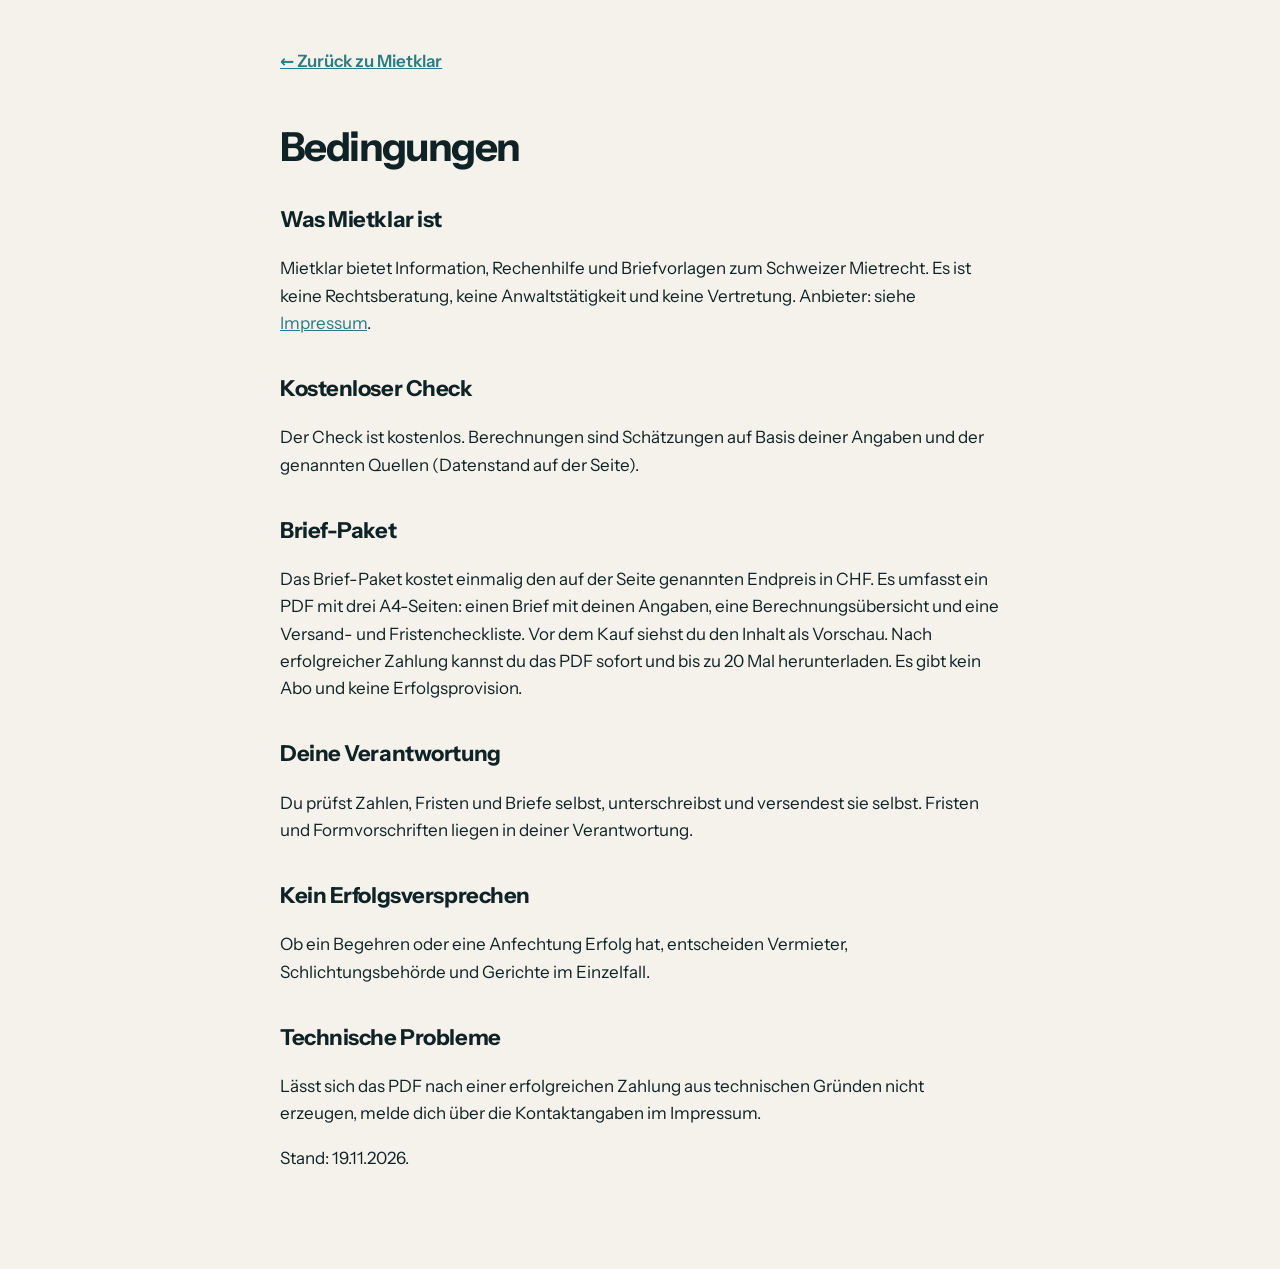
==== bedingungen.html @ a00e0dbb "Mietklar: Landingpage, Mietzins-Check und Brief-Paket (Sandbox) Öffentliche Vorschau über GitHub Pag" ====
<!doctype html><html lang="de-CH"><head><meta charset="utf-8"><meta name="viewport" content="width=device-width, initial-scale=1"><meta name="robots" content="noindex"><title>Bedingungen | Mietklar</title><style>@font-face{font-family:'Instrument Sans';font-style:normal;font-display:swap;font-weight:400;src:url(vendor/fonts/instrument-sans-latin-400-normal.woff2) format('woff2');unicode-range:U+0000-00FF,U+0131,U+0152-0153,U+02BB-02BC,U+02C6,U+02DA,U+02DC,U+0304,U+0308,U+0329,U+2000-206F,U+20AC,U+2122,U+2191,U+2193,U+2212,U+2215,U+FEFF,U+FFFD}
@font-face{font-family:'Instrument Sans';font-style:normal;font-display:swap;font-weight:400;src:url(vendor/fonts/instrument-sans-latin-ext-400-normal.woff2) format('woff2');unicode-range:U+0100-02BA,U+02BD-02C5,U+02C7-02CC,U+02CE-02D7,U+02DD-02FF,U+0304,U+0308,U+0329,U+1D00-1DBF,U+1E00-1E9F,U+1EF2-1EFF,U+2020,U+20A0-20AB,U+20AD-20C0,U+2113,U+2C60-2C7F,U+A720-A7FF}
@font-face{font-family:'Instrument Sans';font-style:normal;font-display:swap;font-weight:500;src:url(vendor/fonts/instrument-sans-latin-500-normal.woff2) format('woff2');unicode-range:U+0000-00FF,U+0131,U+0152-0153,U+02BB-02BC,U+02C6,U+02DA,U+02DC,U+0304,U+0308,U+0329,U+2000-206F,U+20AC,U+2122,U+2191,U+2193,U+2212,U+2215,U+FEFF,U+FFFD}
@font-face{font-family:'Instrument Sans';font-style:normal;font-display:swap;font-weight:500;src:url(vendor/fonts/instrument-sans-latin-ext-500-normal.woff2) format('woff2');unicode-range:U+0100-02BA,U+02BD-02C5,U+02C7-02CC,U+02CE-02D7,U+02DD-02FF,U+0304,U+0308,U+0329,U+1D00-1DBF,U+1E00-1E9F,U+1EF2-1EFF,U+2020,U+20A0-20AB,U+20AD-20C0,U+2113,U+2C60-2C7F,U+A720-A7FF}
@font-face{font-family:'Instrument Sans';font-style:normal;font-display:swap;font-weight:600;src:url(vendor/fonts/instrument-sans-latin-600-normal.woff2) format('woff2');unicode-range:U+0000-00FF,U+0131,U+0152-0153,U+02BB-02BC,U+02C6,U+02DA,U+02DC,U+0304,U+0308,U+0329,U+2000-206F,U+20AC,U+2122,U+2191,U+2193,U+2212,U+2215,U+FEFF,U+FFFD}
@font-face{font-family:'Instrument Sans';font-style:normal;font-display:swap;font-weight:600;src:url(vendor/fonts/instrument-sans-latin-ext-600-normal.woff2) format('woff2');unicode-range:U+0100-02BA,U+02BD-02C5,U+02C7-02CC,U+02CE-02D7,U+02DD-02FF,U+0304,U+0308,U+0329,U+1D00-1DBF,U+1E00-1E9F,U+1EF2-1EFF,U+2020,U+20A0-20AB,U+20AD-20C0,U+2113,U+2C60-2C7F,U+A720-A7FF}
@font-face{font-family:'Instrument Sans';font-style:normal;font-display:swap;font-weight:700;src:url(vendor/fonts/instrument-sans-latin-700-normal.woff2) format('woff2');unicode-range:U+0000-00FF,U+0131,U+0152-0153,U+02BB-02BC,U+02C6,U+02DA,U+02DC,U+0304,U+0308,U+0329,U+2000-206F,U+20AC,U+2122,U+2191,U+2193,U+2212,U+2215,U+FEFF,U+FFFD}
@font-face{font-family:'Instrument Sans';font-style:normal;font-display:swap;font-weight:700;src:url(vendor/fonts/instrument-sans-latin-ext-700-normal.woff2) format('woff2');unicode-range:U+0100-02BA,U+02BD-02C5,U+02C7-02CC,U+02CE-02D7,U+02DD-02FF,U+0304,U+0308,U+0329,U+1D00-1DBF,U+1E00-1E9F,U+1EF2-1EFF,U+2020,U+20A0-20AB,U+20AD-20C0,U+2113,U+2C60-2C7F,U+A720-A7FF}
body{margin:0;background:#F5F2EC;color:#0F2226;font:17px/1.6 'Instrument Sans',system-ui,sans-serif}main{max-width:720px;margin:0 auto;padding:48px 20px 80px}h1{font-size:40px;letter-spacing:-.04em;line-height:1.05}h2{font-size:22px;margin-top:34px;letter-spacing:-.02em}a{color:#2D7A80}.ph{background:rgba(240,160,115,.3);padding:0 4px;border-radius:4px}.warn{padding:14px 18px;border-radius:14px;background:#FBE4D5;color:#6E3A1B;font-weight:600;margin:18px 0}.back{display:inline-block;margin-bottom:24px;font-weight:600}</style></head><body><main><a class="back" href="index.html">← Zurück zu Mietklar</a><h1>Bedingungen</h1><h2>Was Mietklar ist</h2><p>Mietklar bietet Information, Rechenhilfe und Briefvorlagen zum Schweizer Mietrecht. Es ist keine Rechtsberatung, keine Anwaltstätigkeit und keine Vertretung. Anbieter: siehe <a href="impressum.html">Impressum</a>.</p>
<h2>Kostenloser Check</h2><p>Der Check ist kostenlos. Berechnungen sind Schätzungen auf Basis deiner Angaben und der genannten Quellen (Datenstand auf der Seite).</p>
<h2>Brief-Paket</h2><p>Das Brief-Paket kostet einmalig den auf der Seite genannten Endpreis in CHF. Es umfasst ein PDF mit drei A4-Seiten: einen Brief mit deinen Angaben, eine Berechnungsübersicht und eine Versand- und Fristencheckliste. Vor dem Kauf siehst du den Inhalt als Vorschau. Nach erfolgreicher Zahlung kannst du das PDF sofort und bis zu 20 Mal herunterladen. Es gibt kein Abo und keine Erfolgsprovision.</p>
<h2>Deine Verantwortung</h2><p>Du prüfst Zahlen, Fristen und Briefe selbst, unterschreibst und versendest sie selbst. Fristen und Formvorschriften liegen in deiner Verantwortung.</p>
<h2>Kein Erfolgsversprechen</h2><p>Ob ein Begehren oder eine Anfechtung Erfolg hat, entscheiden Vermieter, Schlichtungsbehörde und Gerichte im Einzelfall.</p>
<h2>Technische Probleme</h2><p>Lässt sich das PDF nach einer erfolgreichen Zahlung aus technischen Gründen nicht erzeugen, melde dich über die Kontaktangaben im Impressum.</p><p>Stand: 19.11.2026.</p></main></body></html>
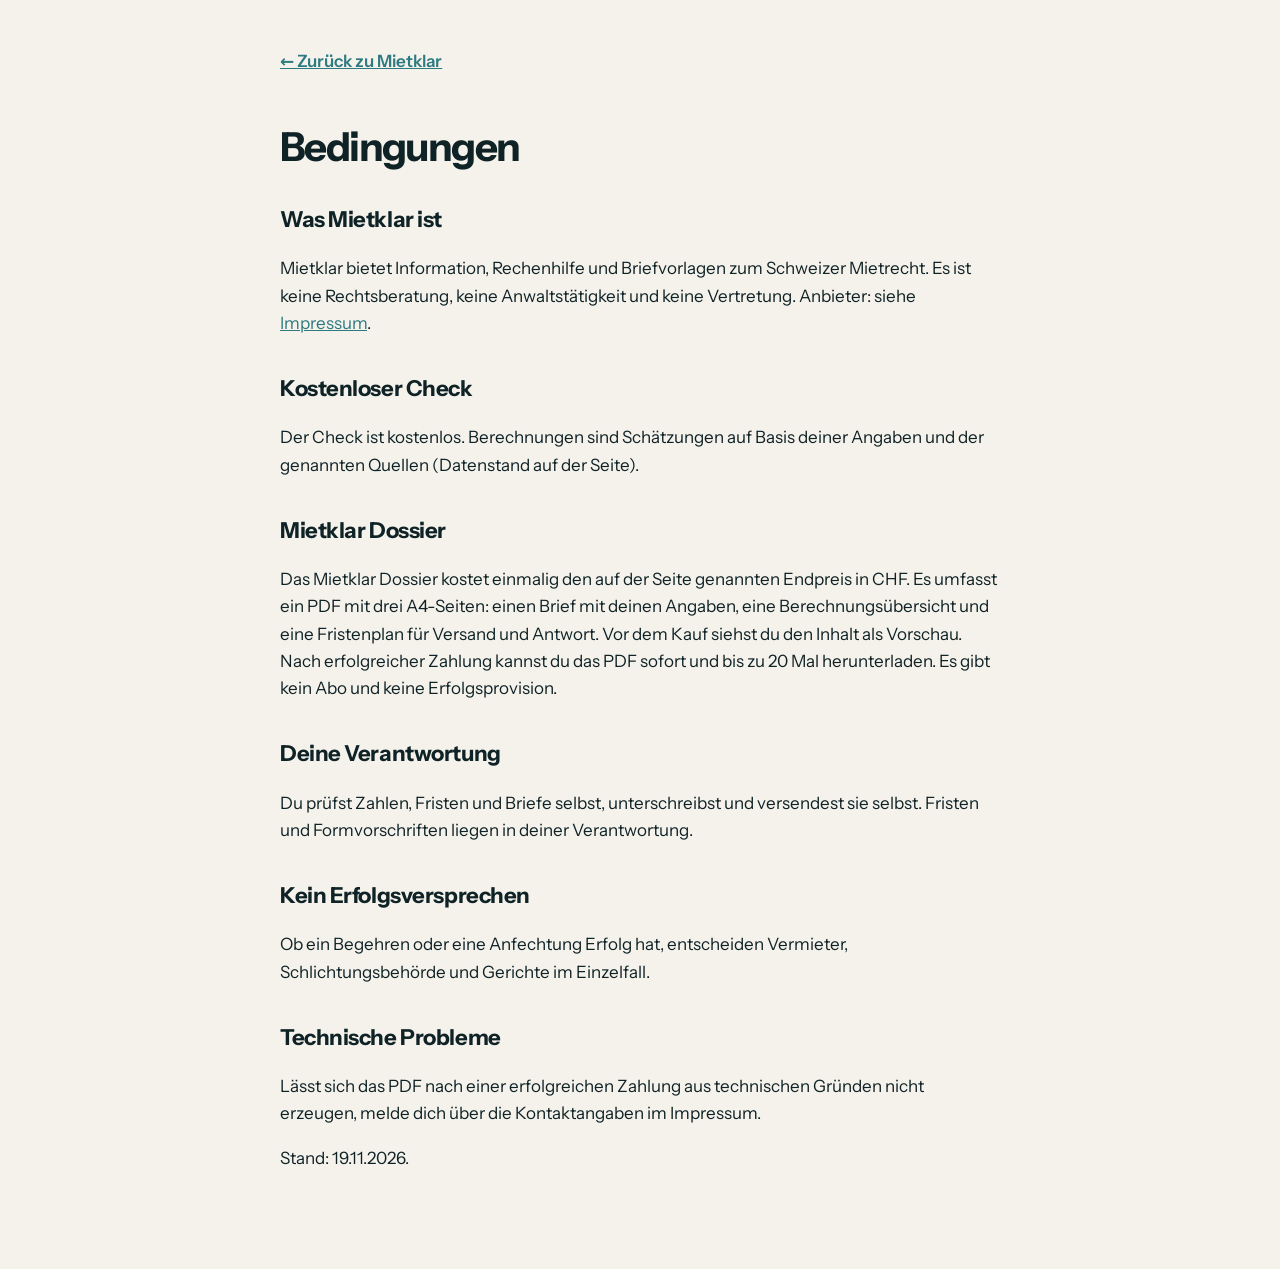
==== commit 506bb524: "Brief-Paket heisst jetzt Mietklar Dossier, Angebot hochwertiger gestaltet Co-Authored-By: Claude Opu" ====
--- a/bedingungen.html
+++ b/bedingungen.html
@@ -8,7 +8,7 @@
 @font-face{font-family:'Instrument Sans';font-style:normal;font-display:swap;font-weight:700;src:url(vendor/fonts/instrument-sans-latin-ext-700-normal.woff2) format('woff2');unicode-range:U+0100-02BA,U+02BD-02C5,U+02C7-02CC,U+02CE-02D7,U+02DD-02FF,U+0304,U+0308,U+0329,U+1D00-1DBF,U+1E00-1E9F,U+1EF2-1EFF,U+2020,U+20A0-20AB,U+20AD-20C0,U+2113,U+2C60-2C7F,U+A720-A7FF}
 body{margin:0;background:#F5F2EC;color:#0F2226;font:17px/1.6 'Instrument Sans',system-ui,sans-serif}main{max-width:720px;margin:0 auto;padding:48px 20px 80px}h1{font-size:40px;letter-spacing:-.04em;line-height:1.05}h2{font-size:22px;margin-top:34px;letter-spacing:-.02em}a{color:#2D7A80}.ph{background:rgba(240,160,115,.3);padding:0 4px;border-radius:4px}.warn{padding:14px 18px;border-radius:14px;background:#FBE4D5;color:#6E3A1B;font-weight:600;margin:18px 0}.back{display:inline-block;margin-bottom:24px;font-weight:600}</style></head><body><main><a class="back" href="index.html">← Zurück zu Mietklar</a><h1>Bedingungen</h1><h2>Was Mietklar ist</h2><p>Mietklar bietet Information, Rechenhilfe und Briefvorlagen zum Schweizer Mietrecht. Es ist keine Rechtsberatung, keine Anwaltstätigkeit und keine Vertretung. Anbieter: siehe <a href="impressum.html">Impressum</a>.</p>
 <h2>Kostenloser Check</h2><p>Der Check ist kostenlos. Berechnungen sind Schätzungen auf Basis deiner Angaben und der genannten Quellen (Datenstand auf der Seite).</p>
-<h2>Brief-Paket</h2><p>Das Brief-Paket kostet einmalig den auf der Seite genannten Endpreis in CHF. Es umfasst ein PDF mit drei A4-Seiten: einen Brief mit deinen Angaben, eine Berechnungsübersicht und eine Versand- und Fristencheckliste. Vor dem Kauf siehst du den Inhalt als Vorschau. Nach erfolgreicher Zahlung kannst du das PDF sofort und bis zu 20 Mal herunterladen. Es gibt kein Abo und keine Erfolgsprovision.</p>
+<h2>Mietklar Dossier</h2><p>Das Mietklar Dossier kostet einmalig den auf der Seite genannten Endpreis in CHF. Es umfasst ein PDF mit drei A4-Seiten: einen Brief mit deinen Angaben, eine Berechnungsübersicht und eine Fristenplan für Versand und Antwort. Vor dem Kauf siehst du den Inhalt als Vorschau. Nach erfolgreicher Zahlung kannst du das PDF sofort und bis zu 20 Mal herunterladen. Es gibt kein Abo und keine Erfolgsprovision.</p>
 <h2>Deine Verantwortung</h2><p>Du prüfst Zahlen, Fristen und Briefe selbst, unterschreibst und versendest sie selbst. Fristen und Formvorschriften liegen in deiner Verantwortung.</p>
 <h2>Kein Erfolgsversprechen</h2><p>Ob ein Begehren oder eine Anfechtung Erfolg hat, entscheiden Vermieter, Schlichtungsbehörde und Gerichte im Einzelfall.</p>
 <h2>Technische Probleme</h2><p>Lässt sich das PDF nach einer erfolgreichen Zahlung aus technischen Gründen nicht erzeugen, melde dich über die Kontaktangaben im Impressum.</p><p>Stand: 19.11.2026.</p></main></body></html>
